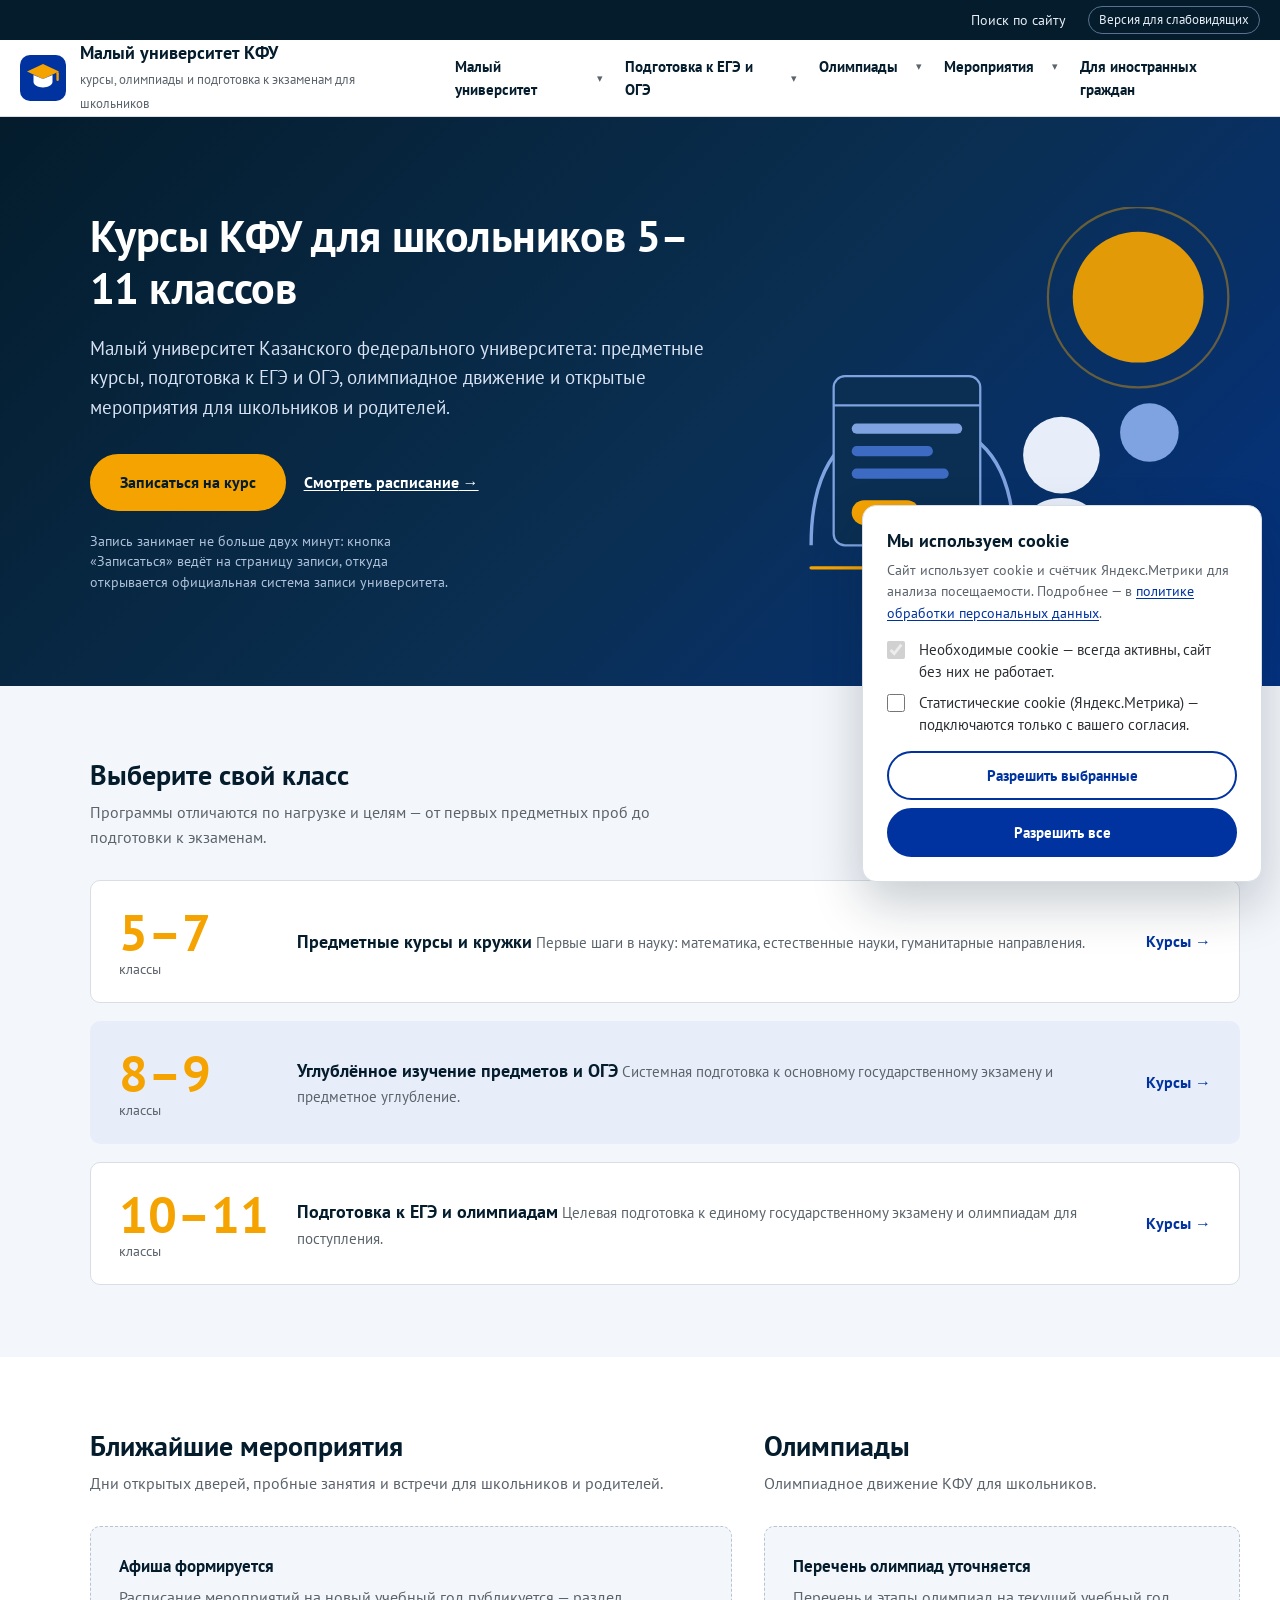
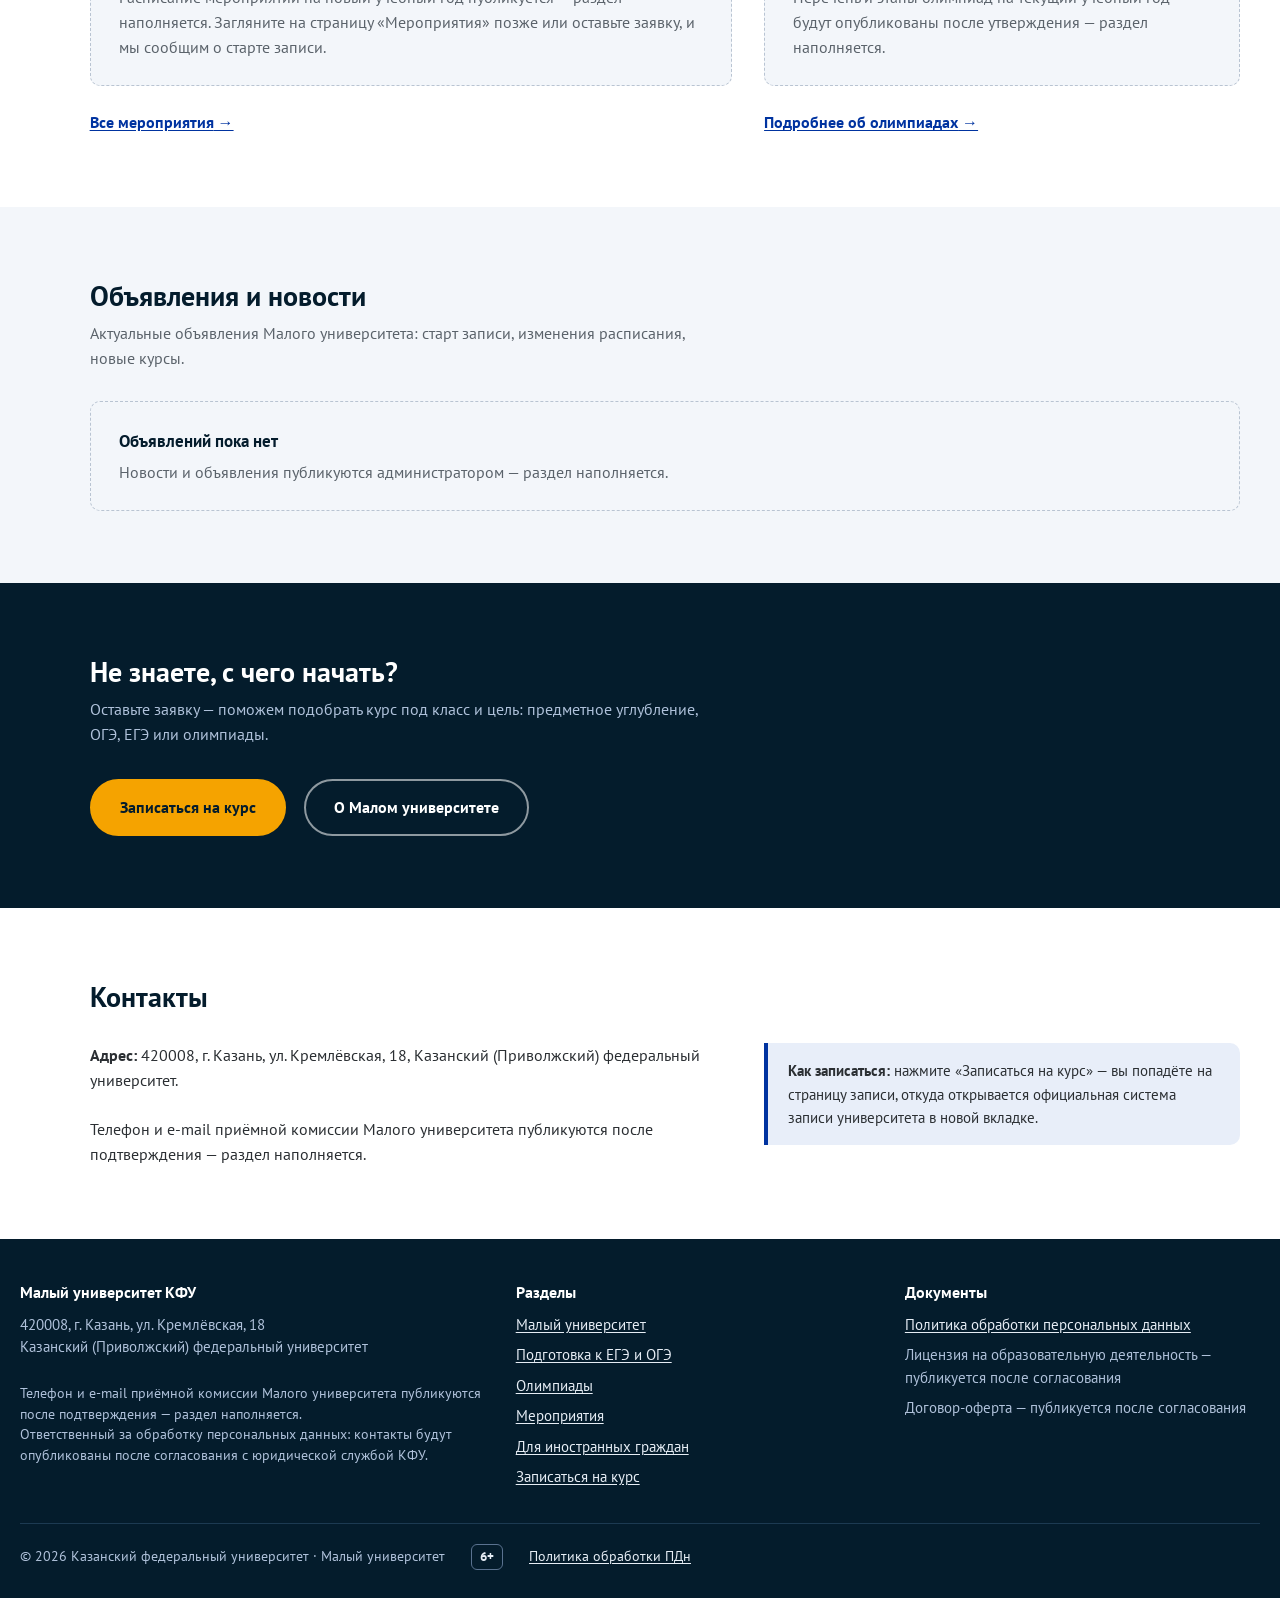
==== index.html @ 6ab5d0a6 "Add files via upload" ====
<!DOCTYPE html>
<html lang="ru">
<head>
<meta charset="UTF-8">
<meta name="viewport" content="width=device-width, initial-scale=1">
<title>Главная — Малый университет КФУ</title>
<meta name="description" content="Курсы КФУ для школьников 5–11 классов: подготовка к ЕГЭ и ОГЭ, олимпиады, мероприятия. Запись онлайн.">
<link rel="preconnect" href="https://fonts.googleapis.com">
<link rel="preconnect" href="https://fonts.gstatic.com" crossorigin>
<link href="https://fonts.googleapis.com/css2?family=PT+Sans:ital,wght@0,400;0,700;1,400&display=swap" rel="stylesheet">
<link rel="stylesheet" href="assets/css/style.css">
</head>
<body>
<a class="skip-link" href="#main">Перейти к содержанию</a>

<div class="topbar">
  <div class="container">
    <span data-topbar-links style="display:contents"></span>
    <span class="topbar__spacer"></span>
    <button class="search-open" type="button" aria-expanded="false" aria-controls="search-panel">Поиск по сайту</button>
    <button class="svi-toggle" type="button" aria-pressed="false">Версия для слабовидящих</button>
  </div>
</div>

<header class="site-header">
  <div class="container">
    <a class="brand" href="index.html">
      <svg class="brand__mark" width="46" height="46" viewBox="0 0 46 46" role="img" aria-label="Эмблема Малого университета КФУ"><rect width="46" height="46" rx="10" fill="#0033A0"/><path d="M7 16.5 23 9l16 7.5-16 7.5z" fill="#F5A300"/><path d="M13.5 20v6.8c0 3.2 4.3 5.7 9.5 5.7s9.5-2.5 9.5-5.7V20L23 24z" fill="#fff"/><rect x="36.4" y="17" width="2.4" height="9" rx="1.2" fill="#F5A300"/></svg>
      <span><span class="brand__name">Малый университет КФУ</span><br>
      <span class="brand__sub">курсы, олимпиады и подготовка к экзаменам для школьников</span></span>
    </a>
    <button class="burger" type="button" aria-expanded="false" aria-label="Открыть меню"><span class="burger__bars"></span>Меню</button>
    <nav class="main-nav" aria-label="Основная навигация"><ul><li class="nav-item"><div class="nav-item__row"><a href="universitet.html">Малый университет</a><button class="nav-item__caret" type="button" aria-expanded="false" aria-label="Подменю раздела «Малый университет»">&#9662;</button></div><ul class="nav-item__menu"><li><a href="kursy.html">Курсы для 5–11 классов</a></li><li><a href="universitet.html#documents">Нормативные документы</a></li><li><a href="universitet.html#contacts">Контакты</a></li></ul></li><li class="nav-item"><div class="nav-item__row"><a href="ege-oge.html">Подготовка к ЕГЭ и ОГЭ</a><button class="nav-item__caret" type="button" aria-expanded="false" aria-label="Подменю раздела «Подготовка к ЕГЭ и ОГЭ»">&#9662;</button></div><ul class="nav-item__menu"><li><a href="ege-oge.html#subjects">Предметы и форматы</a></li><li><a href="ege-oge.html#join">Как записаться</a></li></ul></li><li class="nav-item"><div class="nav-item__row"><a href="olimpiady.html">Олимпиады</a><button class="nav-item__caret" type="button" aria-expanded="false" aria-label="Подменю раздела «Олимпиады»">&#9662;</button></div><ul class="nav-item__menu"><li><a href="olimpiady.html#list">Перечень олимпиад</a></li><li><a href="olimpiady.html#stages">Этапы и сроки</a></li></ul></li><li class="nav-item"><div class="nav-item__row"><a href="meropriyatiya.html">Мероприятия</a><button class="nav-item__caret" type="button" aria-expanded="false" aria-label="Подменю раздела «Мероприятия»">&#9662;</button></div><ul class="nav-item__menu"><li><a href="meropriyatiya.html#afisha">Афиша событий</a></li></ul></li><li><a href="foreign.html">Для иностранных граждан</a></li></ul></nav>
  </div>
</header>

<div class="search-panel" id="search-panel">
  <div class="container container--offset">
    <form role="search" action="#" method="get">
      <input type="search" id="site-search-input" aria-label="Поиск по сайту" placeholder="Например: курсы для 10 класса" autocomplete="off">
      <button class="btn btn--blue btn--small" type="submit">Найти</button>
    </form>
    <div class="search-results" aria-live="polite"></div>
  </div>
</div>



<main id="main">

<section class="hero">
  <div class="container container--offset">
    <div>
      <h1>Курсы КФУ для школьников 5–11 классов</h1>
      <p class="hero__lead">Малый университет Казанского федерального университета: предметные курсы, подготовка к ЕГЭ и ОГЭ, олимпиадное движение и открытые мероприятия для школьников и родителей.</p>
      <div class="hero__actions">
        <a class="btn btn--amber" href="zapis.html">Записаться на курс</a>
        <a class="link-arrow" href="kursy.html" style="color:#fff">Смотреть расписание</a>
      </div>
      <p class="hero__note">Запись занимает не больше двух минут: кнопка «Записаться» ведёт на страницу записи, откуда открывается официальная система записи университета.</p>
    </div>
    <div class="hero__art"><svg viewBox="0 0 420 340" role="img" aria-label="Иллюстрация: школьники на занятии Малого университета"><circle cx="330" cy="80" r="58" fill="#F5A300" opacity="0.92"/><circle cx="330" cy="80" r="80" fill="none" stroke="#F5A300" stroke-width="2" opacity="0.4"/><path d="M40 300 Q40 190 130 190 T220 300" fill="none" stroke="#7FA3E0" stroke-width="3"/><rect x="60" y="150" width="130" height="150" rx="10" fill="#0A2F52" stroke="#7FA3E0" stroke-width="2"/><path d="M60 176h130" stroke="#7FA3E0" stroke-width="2"/><rect x="76" y="192" width="98" height="9" rx="4.5" fill="#7FA3E0"/><rect x="76" y="212" width="72" height="9" rx="4.5" fill="#3D6BC4"/><rect x="76" y="232" width="86" height="9" rx="4.5" fill="#3D6BC4"/><rect x="76" y="260" width="60" height="22" rx="11" fill="#F5A300"/><circle cx="262" cy="220" r="34" fill="#E8EEF9"/><path d="M222 300c0-26 18-42 40-42s40 16 40 42" fill="#E8EEF9"/><circle cx="340" cy="200" r="26" fill="#7FA3E0"/><path d="M310 300c0-20 13-32 30-32s30 12 30 32" fill="#7FA3E0"/><path d="M40 320h340" stroke="#F5A300" stroke-width="3" stroke-linecap="round"/></svg></div>
  </div>
</section>

<section class="section section--wash" aria-labelledby="ages-title">
  <div class="container container--offset">
    <div class="section__head">
      <h2 id="ages-title">Выберите свой класс</h2>
      <p>Программы отличаются по нагрузке и целям — от первых предметных проб до подготовки к экзаменам.</p>
    </div>
    <div class="age-list">
      <a class="age-band" href="kursy.html#age-5-7">
        <span class="age-band__num">5–7<small>классы</small></span>
        <span><span class="age-band__title">Предметные курсы и кружки</span>
        <span class="age-band__text">Первые шаги в науку: математика, естественные науки, гуманитарные направления.</span></span>
        <span class="age-band__go">Курсы →</span>
      </a>
      <a class="age-band" href="kursy.html#age-8-9">
        <span class="age-band__num">8–9<small>классы</small></span>
        <span><span class="age-band__title">Углублённое изучение предметов и ОГЭ</span>
        <span class="age-band__text">Системная подготовка к основному государственному экзамену и предметное углубление.</span></span>
        <span class="age-band__go">Курсы →</span>
      </a>
      <a class="age-band" href="kursy.html#age-10-11">
        <span class="age-band__num">10–11<small>классы</small></span>
        <span><span class="age-band__title">Подготовка к ЕГЭ и олимпиадам</span>
        <span class="age-band__text">Целевая подготовка к единому государственному экзамену и олимпиадам для поступления.</span></span>
        <span class="age-band__go">Курсы →</span>
      </a>
    </div>
  </div>
</section>

<section class="section" aria-labelledby="events-title">
  <div class="container container--offset two-col">
    <div>
      <div class="section__head">
        <h2 id="events-title">Ближайшие мероприятия</h2>
        <p>Дни открытых дверей, пробные занятия и встречи для школьников и родителей.</p>
      </div>
      <div data-events-preview><div class="placeholder">
        <strong>Афиша формируется</strong>
        Расписание мероприятий на новый учебный год публикуется — раздел наполняется. Загляните на страницу «Мероприятия» позже или оставьте заявку, и мы сообщим о старте записи.
      </div></div>
      <p class="mt-24"><a class="link-arrow" href="meropriyatiya.html">Все мероприятия</a></p>
    </div>
    <div>
      <div class="section__head">
        <h2>Олимпиады</h2>
        <p>Олимпиадное движение КФУ для школьников.</p>
      </div>
      <div data-olympiads-preview><div class="placeholder">
        <strong>Перечень олимпиад уточняется</strong>
        Перечень и этапы олимпиад на текущий учебный год будут опубликованы после утверждения — раздел наполняется.
      </div></div>
      <p class="mt-24"><a class="link-arrow" href="olimpiady.html">Подробнее об олимпиадах</a></p>
    </div>
  </div>
</section>


<section class="section section--wash" aria-labelledby="news-title">
  <div class="container container--offset">
    <div class="section__head">
      <h2 id="news-title">Объявления и новости</h2>
      <p>Актуальные объявления Малого университета: старт записи, изменения расписания, новые курсы.</p>
    </div>
    <div data-news-list>
      <div class="placeholder">
        <strong>Объявлений пока нет</strong>
        Новости и объявления публикуются администратором — раздел наполняется.
      </div>
    </div>
  </div>
</section>
<section class="section section--navy" aria-labelledby="cta-title">
  <div class="container container--offset">
    <div class="section__head">
      <h2 id="cta-title">Не знаете, с чего начать?</h2>
      <p>Оставьте заявку — поможем подобрать курс под класс и цель: предметное углубление, ОГЭ, ЕГЭ или олимпиады.</p>
    </div>
    <div class="hero__actions">
      <a class="btn btn--amber" href="zapis.html">Записаться на курс</a>
      <a class="btn btn--ghost-light" href="universitet.html">О Малом университете</a>
    </div>
  </div>
</section>

<section class="section" aria-labelledby="contacts-title">
  <div class="container container--offset">
    <div class="section__head">
      <h2 id="contacts-title">Контакты</h2>
    </div>
    <div class="two-col">
      <div>
        <p><strong>Адрес:</strong> 420008, г. Казань, ул. Кремлёвская, 18, Казанский (Приволжский) федеральный университет.</p>
        <p class="mt-24">Телефон и e-mail приёмной комиссии Малого университета публикуются после подтверждения — раздел наполняется.</p>
      </div>
      <div class="note">
        <strong>Как записаться:</strong> нажмите «Записаться на курс» — вы попадёте на страницу записи, откуда открывается официальная система записи университета в новой вкладке.
      </div>
    </div>
  </div>
</section>

</main>

<footer class="site-footer">
  <div class="container">
    <div class="footer-grid">
      <div>
        <h2>Малый университет КФУ</h2>
        <p>420008, г. Казань, ул. Кремлёвская, 18<br>Казанский (Приволжский) федеральный университет</p>
        <p class="mt-24" style="font-size:13.5px">Телефон и e-mail приёмной комиссии Малого университета публикуются после подтверждения — раздел наполняется.</p>
        <p style="font-size:13.5px">Ответственный за обработку персональных данных: контакты будут опубликованы после согласования с юридической службой КФУ.</p>
      </div>
      <div>
        <h3>Разделы</h3>
        <ul>
          <li><a href="universitet.html">Малый университет</a></li>
          <li><a href="ege-oge.html">Подготовка к ЕГЭ и ОГЭ</a></li>
          <li><a href="olimpiady.html">Олимпиады</a></li>
          <li><a href="meropriyatiya.html">Мероприятия</a></li>
          <li><a href="foreign.html">Для иностранных граждан</a></li>
          <li><a href="zapis.html">Записаться на курс</a></li>
        </ul>
      </div>
      <div>
        <h3>Документы</h3>
        <ul>
          <li><a href="politika.html">Политика обработки персональных данных</a></li>
          <li>Лицензия на образовательную деятельность — публикуется после согласования</li>
          <li>Договор-оферта — публикуется после согласования</li>
        </ul>
      </div>
    </div>
    <div class="footer-bottom">
      <span>© <span data-year>2026</span> Казанский федеральный университет · Малый университет</span>
      <span class="age-mark" title="Возрастная маркировка">6+</span>
      <a href="politika.html">Политика обработки ПДн</a>
    </div>
  </div>
</footer>

<div class="cookie" role="dialog" aria-labelledby="cookie-title">
  <h2 id="cookie-title">Мы используем cookie</h2>
  <p>Сайт использует cookie и счётчик Яндекс.Метрики для анализа посещаемости. Подробнее — в <a href="politika.html">политике обработки персональных данных</a>.</p>
  <label class="check"><input type="checkbox" checked disabled> <span>Необходимые cookie — всегда активны, сайт без них не работает.</span></label>
  <label class="check"><input type="checkbox" id="cookie-stats"> <span>Статистические cookie (Яндекс.Метрика) — подключаются только с вашего согласия.</span></label>
  <div class="cookie__actions">
    <button class="btn btn--outline" type="button" data-cookie-selected>Разрешить выбранные</button>
    <button class="btn btn--blue" type="button" data-cookie-all>Разрешить все</button>
  </div>
</div>

<div class="ext-dialog" role="dialog" aria-modal="true" aria-labelledby="ext-title">
  <div class="ext-dialog__backdrop"></div>
  <div class="ext-dialog__card">
    <h2 id="ext-title">Переход во внешнюю систему</h2>
    <p>Вы будете перенаправлены в систему записи КФУ: <span class="ext-dialog__url"></span>. Страница откроется в новой вкладке.</p>
    <div class="ext-dialog__actions">
      <button class="btn btn--amber" type="button" data-ext-go>Перейти к записи</button>
      <button class="btn btn--outline" type="button" data-ext-cancel>Остаться на сайте</button>
    </div>
  </div>
</div>

<script src="data/site-data.js"></script>
<script src="assets/js/main.js" defer></script>
</body>
</html>
---- assets/css/style.css ----
/* ============================================================
   Малый университет КФУ — дизайн-система
   Шрифт: PT Sans (кириллица). Основной синий: #0033A0 (PANTONE 2945)
   ============================================================ */

:root {
  --blue: #0033A0;          /* PANTONE 2945 — основной */
  --navy: #041C2C;          /* тёмно-синий: заголовки, плашки */
  --amber: #F5A300;         /* акценты и целевые действия */
  --amber-dark: #C47F00;    /* hover/focus для янтарного */
  --ink: #2B2F33;           /* основной текст */
  --muted: #5B636B;         /* вторичный текст */
  --line: #D9DEE4;          /* разделители */
  --paper: #FFFFFF;
  --wash: #F3F6FA;          /* светлая подложка */
  --wash-blue: #E8EEF9;     /* светло-синяя плашка */
  --radius: 10px;
  --font: "PT Sans", "Segoe UI", Arial, sans-serif;
}

* { box-sizing: border-box; margin: 0; padding: 0; }

html { scroll-behavior: smooth; }

body {
  font-family: var(--font);
  font-size: 16px;
  line-height: 1.55;
  color: var(--ink);
  background: var(--paper);
  -webkit-font-smoothing: antialiased;
}

img, svg { max-width: 100%; height: auto; }

a { color: var(--blue); text-decoration: underline; text-underline-offset: 2px; }
a:hover { color: var(--navy); }

h1, h2, h3, h4 { color: var(--navy); line-height: 1.2; font-weight: 700; }
h1 { font-size: clamp(1.9rem, 3.4vw, 2.9rem); letter-spacing: -0.01em; }
h2 { font-size: clamp(1.4rem, 2.2vw, 1.9rem); }
h3 { font-size: 1.2rem; }

p { max-width: 68ch; }

::selection { background: var(--amber); color: var(--navy); }

/* Фокус — доступность */
a:focus-visible, button:focus-visible, input:focus-visible,
select:focus-visible, textarea:focus-visible, summary:focus-visible {
  outline: 3px solid var(--amber);
  outline-offset: 2px;
  border-radius: 3px;
}

.skip-link {
  position: absolute; left: -9999px; top: 0;
  background: var(--navy); color: #fff; padding: 10px 16px; z-index: 200;
}
.skip-link:focus { left: 0; }

/* ---------- Контейнер с осмысленным левым полем ---------- */
.container {
  width: 100%;
  max-width: 1280px;
  margin-inline: auto;
  padding-inline: 20px;
}
@media (min-width: 900px) {
  /* левое поле ≈ 5 см: контент смещён вправо относительно края */
  .container--offset { padding-left: clamp(48px, 7vw, 190px); padding-right: 40px; }
}

/* ---------- Верхняя служебная панель ---------- */
.topbar {
  background: var(--navy);
  color: #C9D4E2;
  font-size: 13.5px;
}
.topbar .container { display: flex; align-items: center; gap: 20px; min-height: 40px; flex-wrap: wrap; }
.topbar a { color: #C9D4E2; text-decoration: none; }
.topbar a:hover { color: #fff; text-decoration: underline; }
.topbar__spacer { flex: 1; }
.topbar .svi-toggle {
  background: none; border: 1px solid #5A7290; color: #E6EDF5;
  font: inherit; font-size: 12.5px; padding: 3px 10px; border-radius: 999px; cursor: pointer;
}
.topbar .svi-toggle:hover, .topbar .svi-toggle[aria-pressed="true"] { background: #fff; color: var(--navy); border-color: #fff; }
.topbar .search-open {
  background: none; border: 0; color: #E6EDF5; font: inherit; cursor: pointer;
  display: inline-flex; align-items: center; gap: 6px; padding: 4px 2px;
}
.topbar .search-open:hover { color: #fff; text-decoration: underline; }

/* ---------- Шапка ---------- */
.site-header {
  background: var(--paper);
  border-bottom: 1px solid var(--line);
  position: sticky; top: 0; z-index: 90;
}
.site-header .container { display: flex; align-items: center; gap: 28px; min-height: 76px; }

.brand { display: flex; align-items: center; gap: 14px; text-decoration: none; }
.brand__mark { flex: 0 0 auto; }
.brand__name { color: var(--navy); font-weight: 700; font-size: 1.12rem; line-height: 1.15; }
.brand__sub { color: var(--muted); font-size: 12.5px; line-height: 1.2; }
@media (max-width: 560px) { .brand__sub { display: none; } }

/* Навигация */
.main-nav { margin-left: auto; }
.main-nav > ul { display: flex; list-style: none; gap: 4px; }
.main-nav a {
  display: block; padding: 12px 14px; color: var(--navy);
  text-decoration: none; font-weight: 700; font-size: 15px; border-radius: 6px;
}
.main-nav a:hover { background: var(--wash-blue); }
.main-nav a[aria-current="page"] { color: var(--blue); box-shadow: inset 0 -3px 0 var(--amber); border-radius: 0; }

.nav-item { position: relative; }
.nav-item__row { display: flex; align-items: center; }
.nav-item__caret {
  background: none; border: 0; cursor: pointer; padding: 8px 4px;
  color: var(--muted); font-size: 11px; line-height: 1;
}
.nav-item__menu {
  display: none; position: absolute; top: 100%; left: 0; min-width: 280px;
  background: var(--paper); border: 1px solid var(--line); border-radius: var(--radius);
  box-shadow: 0 14px 34px rgba(4, 28, 44, .14); list-style: none; padding: 8px; z-index: 95;
}
.nav-item:hover .nav-item__menu,
.nav-item:focus-within .nav-item__menu,
.nav-item--open .nav-item__menu { display: block; }
.nav-item__menu a { font-weight: 400; padding: 10px 12px; }

.burger {
  display: none; margin-left: auto; background: none; border: 1px solid var(--line);
  border-radius: 8px; padding: 10px 12px; font: inherit; font-weight: 700; color: var(--navy);
  cursor: pointer; align-items: center; gap: 8px;
}
.burger__bars, .burger__bars::before, .burger__bars::after {
  display: block; width: 18px; height: 2px; background: var(--navy); content: ""; position: relative;
}
.burger__bars::before { position: absolute; top: -6px; }
.burger__bars::after { position: absolute; top: 6px; }

@media (max-width: 900px) {
  .burger { display: inline-flex; }
  .main-nav { display: none; position: absolute; inset: 100% 0 auto 0; background: var(--paper);
    border-bottom: 1px solid var(--line); padding: 8px 20px 18px; margin: 0; }
  .main-nav--open { display: block; }
  .main-nav > ul { flex-direction: column; gap: 0; }
  .main-nav a { padding: 13px 6px; border-bottom: 1px solid var(--wash); }
  .nav-item__menu { position: static; box-shadow: none; border: 0; border-left: 3px solid var(--wash-blue); border-radius: 0; margin: 0 0 6px 10px; }
  .nav-item:hover .nav-item__menu { display: none; }
  .nav-item--open .nav-item__menu, .nav-item:focus-within .nav-item__menu { display: block; }
}

/* ---------- Хлебные крошки ---------- */
.breadcrumbs { font-size: 13.5px; color: var(--muted); padding: 16px 0 0; }
.breadcrumbs ol { list-style: none; display: flex; flex-wrap: wrap; gap: 6px; }
.breadcrumbs li::after { content: "→"; margin-left: 6px; color: #9AA5B1; }
.breadcrumbs li:last-child::after { content: ""; }
.breadcrumbs a { color: var(--muted); }
.breadcrumbs [aria-current] { color: var(--ink); }

/* ---------- Первый экран ---------- */
.hero { background: linear-gradient(135deg, var(--navy) 0%, #0A2F52 55%, var(--blue) 130%); color: #fff; overflow: hidden; }
.hero .container { display: grid; gap: 36px; padding-block: clamp(44px, 7vw, 92px); }
@media (min-width: 900px) { .hero .container { grid-template-columns: 1.15fr .85fr; align-items: center; } }
.hero h1 { color: #fff; }
.hero__lead { font-size: clamp(1.05rem, 1.5vw, 1.25rem); color: #D7E2F2; margin-top: 18px; }
.hero__actions { display: flex; flex-wrap: wrap; align-items: center; gap: 18px; margin-top: 32px; }
.hero__note { font-size: 13.5px; color: #AFC1DA; margin-top: 20px; max-width: 46ch; }
.hero__art { display: none; }
@media (min-width: 900px) { .hero__art { display: block; } }

/* Кнопки */
.btn {
  display: inline-flex; align-items: center; justify-content: center; gap: 8px;
  font: inherit; font-weight: 700; font-size: 1rem; text-decoration: none;
  border-radius: 999px; padding: 14px 28px; cursor: pointer; border: 2px solid transparent;
  transition: background .15s ease, color .15s ease, border-color .15s ease;
}
.btn--amber { background: var(--amber); color: var(--navy); border-color: var(--amber); }
.btn--amber:hover { background: var(--amber-dark); border-color: var(--amber-dark); color: #fff; }
.btn--ghost-light { background: transparent; color: #fff; border-color: rgba(255,255,255,.55); }
.btn--ghost-light:hover { border-color: #fff; color: #fff; background: rgba(255,255,255,.08); }
.btn--blue { background: var(--blue); color: #fff; border-color: var(--blue); }
.btn--blue:hover { background: var(--navy); border-color: var(--navy); color: #fff; }
.btn--outline { background: transparent; color: var(--blue); border-color: var(--blue); }
.btn--outline:hover { background: var(--wash-blue); }
.btn--small { padding: 9px 18px; font-size: 14.5px; }

.link-arrow { font-weight: 700; }
.link-arrow::after { content: " →"; }

/* ---------- Секции ---------- */
.section { padding-block: clamp(40px, 6vw, 72px); }
.section--wash { background: var(--wash); }
.section--navy { background: var(--navy); color: #E6EDF5; }
.section--navy h2, .section--navy h3 { color: #fff; }
.section__head { margin-bottom: 30px; }
.section__head p { color: var(--muted); margin-top: 8px; }
.section--navy .section__head p { color: #AFC1DA; }

/* Возрастные входы: не «стена карточек», а полосы с крупной цифрой */
.age-list { display: grid; gap: 18px; }
.age-band {
  display: grid; grid-template-columns: 1fr; gap: 10px 28px;
  background: var(--paper); border: 1px solid var(--line); border-radius: var(--radius);
  padding: 26px 28px; text-decoration: none; color: inherit;
  transition: border-color .15s ease, box-shadow .15s ease;
}
.age-band:hover { border-color: var(--blue); box-shadow: 0 10px 26px rgba(4,28,44,.08); }
@media (min-width: 760px) { .age-band { grid-template-columns: 150px 1fr auto; align-items: center; } }
.age-band:nth-child(even) { background: var(--wash-blue); border-color: transparent; }
.age-band__num { font-size: clamp(2.2rem, 4vw, 3.2rem); font-weight: 700; color: var(--amber); line-height: 1; }
.age-band__num small { display: block; font-size: 14px; color: var(--muted); font-weight: 400; margin-top: 4px; }
.age-band__title { font-size: 1.15rem; font-weight: 700; color: var(--navy); }
.age-band__text { color: var(--muted); font-size: 15px; margin-top: 6px; }
.age-band__go { color: var(--blue); font-weight: 700; white-space: nowrap; }

/* События */
.event-list { list-style: none; display: grid; gap: 0; border-top: 1px solid var(--line); }
.event-list li { display: grid; grid-template-columns: 1fr; gap: 4px 26px; padding: 20px 0; border-bottom: 1px solid var(--line); }
@media (min-width: 700px) { .event-list li { grid-template-columns: 110px 1fr auto; align-items: baseline; } }
.event-list time { font-weight: 700; color: var(--blue); font-size: 15px; }
.event-list .event-list__title { font-weight: 700; color: var(--navy); }
.event-list .event-list__meta { color: var(--muted); font-size: 14px; }

/* Плашка-заглушка «раздел наполняется» */
.placeholder {
  background: var(--wash); border: 1px dashed #B9C4D2; border-radius: var(--radius);
  padding: 26px 28px; color: var(--muted);
}
.placeholder strong { color: var(--navy); display: block; margin-bottom: 6px; font-size: 1.05rem; }

/* Инфо-полоса */
.note {
  background: var(--wash-blue); border-left: 4px solid var(--blue);
  border-radius: 0 var(--radius) var(--radius) 0; padding: 16px 20px; font-size: 15px;
}
.note--amber { background: #FDF3DE; border-left-color: var(--amber); }

/* ---------- Таблицы ---------- */
.table-wrap { overflow-x: auto; -webkit-overflow-scrolling: touch; border: 1px solid var(--line); border-radius: var(--radius); background: var(--paper); }
table.courses { width: 100%; min-width: 640px; border-collapse: collapse; font-size: 15px; }
.courses caption { text-align: left; padding: 14px 16px 0; color: var(--muted); font-size: 13.5px; }
.courses th, .courses td { padding: 13px 16px; text-align: left; border-bottom: 1px solid var(--line); vertical-align: top; }
.courses thead th { background: var(--navy); color: #fff; font-size: 13.5px; text-transform: uppercase; letter-spacing: .04em; }
.courses tbody tr:hover { background: var(--wash); }
.courses tbody tr:last-child td { border-bottom: 0; }
.courses .tbd { color: var(--muted); font-style: normal; }

/* ---------- Карточки направлений (асимметричная сетка) ---------- */
.dir-grid { display: grid; gap: 20px; }
@media (min-width: 760px) { .dir-grid { grid-template-columns: repeat(2, 1fr); } }
@media (min-width: 1080px) { .dir-grid { grid-template-columns: 1.2fr 1fr 1fr; } .dir-grid > :first-child { grid-row: span 2; } }
.dir-card {
  border: 1px solid var(--line); border-radius: var(--radius); padding: 26px 26px 24px;
  background: var(--paper); display: flex; flex-direction: column; gap: 10px;
}
.dir-card h3 a { color: var(--navy); text-decoration: none; }
.dir-card h3 a:hover { color: var(--blue); text-decoration: underline; }
.dir-card p { color: var(--muted); font-size: 15px; }
.dir-card .dir-card__foot { margin-top: auto; padding-top: 12px; border-top: 1px solid var(--wash); font-size: 14px; color: var(--muted); }
.dir-card--navy { background: var(--navy); border-color: var(--navy); }
.dir-card--navy h3 a { color: #fff; }
.dir-card--navy p, .dir-card--navy .dir-card__foot { color: #AFC1DA; }

/* Факты-полоса */
.facts { display: grid; gap: 26px; }
@media (min-width: 760px) { .facts { grid-template-columns: repeat(3, 1fr); } }
.facts .fact { border-top: 3px solid var(--amber); padding-top: 14px; }
.facts .fact b { display: block; font-size: clamp(1.8rem, 3vw, 2.5rem); color: #fff; line-height: 1.1; }
.facts .fact span { color: #AFC1DA; font-size: 15px; }

/* ---------- Формы ---------- */
.form { display: grid; gap: 20px; max-width: 560px; }
.form fieldset { border: 1px solid var(--line); border-radius: var(--radius); padding: 22px; display: grid; gap: 18px; }
.form legend { font-weight: 700; color: var(--navy); padding: 0 8px; }
.form .field { display: grid; gap: 6px; }
.form label { font-weight: 700; font-size: 14.5px; color: var(--navy); }
.form .hint { font-size: 12.5px; color: var(--muted); }
.form input[type="text"], .form input[type="tel"], .form input[type="email"],
.form input[type="password"], .form select, .form textarea {
  font: inherit; font-size: 15px; padding: 11px 14px; border: 1px solid #B9C4D2;
  border-radius: 8px; width: 100%; background: #fff; color: var(--ink);
}
.form input:focus, .form select:focus, .form textarea:focus { border-color: var(--blue); outline: 3px solid rgba(0,51,160,.18); }
.check { display: grid; grid-template-columns: 22px 1fr; gap: 10px; align-items: start; font-size: 14.5px; }
.check input { width: 18px; height: 18px; margin-top: 2px; accent-color: var(--blue); }
.check .hint { grid-column: 2; }
.form__status { font-weight: 700; }
.form__status[hidden] { display: none; }

/* ---------- Поиск ---------- */
.search-panel { display: none; border-bottom: 1px solid var(--line); background: var(--wash); padding: 22px 0; }
.search-panel--open { display: block; }
.search-panel form { display: flex; gap: 10px; max-width: 640px; }
.search-panel input { flex: 1; font: inherit; font-size: 16px; padding: 12px 16px; border: 1px solid #B9C4D2; border-radius: 8px; }
.search-results { margin-top: 18px; display: grid; gap: 18px; }
.search-results h3 { font-size: 13px; text-transform: uppercase; letter-spacing: .06em; color: var(--muted); margin-bottom: 6px; }
.search-results ul { list-style: none; }
.search-results li { padding: 6px 0; }
.search-results .none { color: var(--muted); }

/* ---------- Cookie-баннер ---------- */
.cookie {
  position: fixed; right: 18px; bottom: 18px; z-index: 300; width: min(400px, calc(100vw - 36px));
  background: #fff; border: 1px solid var(--line); border-radius: 14px;
  box-shadow: 0 22px 50px rgba(4,28,44,.22); padding: 24px;
  transform: translateY(14px); opacity: 0; pointer-events: none;
  transition: transform .3s ease, opacity .3s ease;
}
.cookie--visible { transform: none; opacity: 1; pointer-events: auto; }
.cookie h2 { font-size: 1.1rem; margin-bottom: 8px; }
.cookie p { font-size: 14px; color: var(--muted); margin-bottom: 14px; }
.cookie .check { margin-bottom: 8px; }
.cookie__actions { display: grid; gap: 8px; margin-top: 14px; }
.cookie__actions .btn { width: 100%; padding: 11px 18px; font-size: 15px; }

/* ---------- Модальный диалог внешнего перехода ---------- */
.ext-dialog { position: fixed; inset: 0; z-index: 320; display: none; align-items: center; justify-content: center; padding: 20px; }
.ext-dialog--open { display: flex; }
.ext-dialog__backdrop { position: absolute; inset: 0; background: rgba(4,28,44,.55); }
.ext-dialog__card { position: relative; background: #fff; border-radius: 14px; max-width: 460px; padding: 28px; box-shadow: 0 22px 50px rgba(4,28,44,.3); }
.ext-dialog__card h2 { font-size: 1.2rem; margin-bottom: 10px; }
.ext-dialog__card p { color: var(--muted); font-size: 15px; margin-bottom: 20px; }
.ext-dialog__card .ext-dialog__url { font-weight: 700; color: var(--navy); }
.ext-dialog__actions { display: flex; flex-wrap: wrap; gap: 10px; }

/* ---------- Футер ---------- */
.site-footer { background: var(--navy); color: #AFC1DA; font-size: 14.5px; }
.site-footer a { color: #E6EDF5; }
.site-footer .container { padding-block: 44px 28px; }
.footer-grid { display: grid; gap: 34px; }
@media (min-width: 760px) { .footer-grid { grid-template-columns: 1.3fr 1fr 1fr; } }
.footer-grid h2, .footer-grid h3 { color: #fff; font-size: 1rem; margin-bottom: 12px; }
.footer-grid ul { list-style: none; display: grid; gap: 8px; }
.footer-bottom {
  border-top: 1px solid #1C3A52; margin-top: 34px; padding-top: 20px;
  display: flex; flex-wrap: wrap; gap: 10px 26px; align-items: center; font-size: 13.5px;
}
.age-mark {
  display: inline-flex; align-items: center; justify-content: center;
  border: 1.5px solid #5A7290; color: #E6EDF5; border-radius: 6px;
  font-weight: 700; padding: 2px 8px; font-size: 13px;
}

/* ---------- Версия для слабовидящих ---------- */
body.svi { font-size: 20px; background: #fff; color: #000; }
body.svi h1, body.svi h2, body.svi h3, body.svi .brand__name { color: #000; }
body.svi .hero, body.svi .section--navy, body.svi .site-footer, body.svi .topbar { background: #000; color: #fff; }
body.svi .hero__lead, body.svi .section--navy .section__head p { color: #fff; }
body.svi a { color: #0000C8; }
body.svi .hero a, body.svi .site-footer a, body.svi .topbar a { color: #FFD24D; }
body.svi .btn--amber { background: #FFD24D; border-color: #000; color: #000; }
body.svi .age-band, body.svi .dir-card, body.svi .table-wrap { border: 2px solid #000; background: #fff; }
body.svi .age-band__num, body.svi .event-list time { color: #000; }
body.svi .courses thead th { background: #000; }
body.svi .hero__art { display: none !important; }
body.svi img { filter: grayscale(1) contrast(1.1); }

/* ---------- Вспомогательное ---------- */
.mt-24 { margin-top: 24px; } .mt-32 { margin-top: 32px; } .mt-40 { margin-top: 40px; }
.two-col { display: grid; gap: 32px; }
@media (min-width: 900px) { .two-col { grid-template-columns: 1.35fr 1fr; align-items: start; } }
ul.ticks { list-style: none; display: grid; gap: 10px; }
ul.ticks li { padding-left: 26px; position: relative; }
ul.ticks li::before { content: ""; position: absolute; left: 0; top: 8px; width: 12px; height: 6px;
  border-left: 2.5px solid var(--amber); border-bottom: 2.5px solid var(--amber); transform: rotate(-45deg); }
.doc-list { list-style: none; display: grid; gap: 10px; }
.doc-list a { font-weight: 700; }
.doc-list .doc-list__meta { color: var(--muted); font-size: 13.5px; display: block; }
.page-head { padding: 26px 0 6px; }
.page-head p { color: var(--muted); margin-top: 10px; font-size: 1.05rem; }
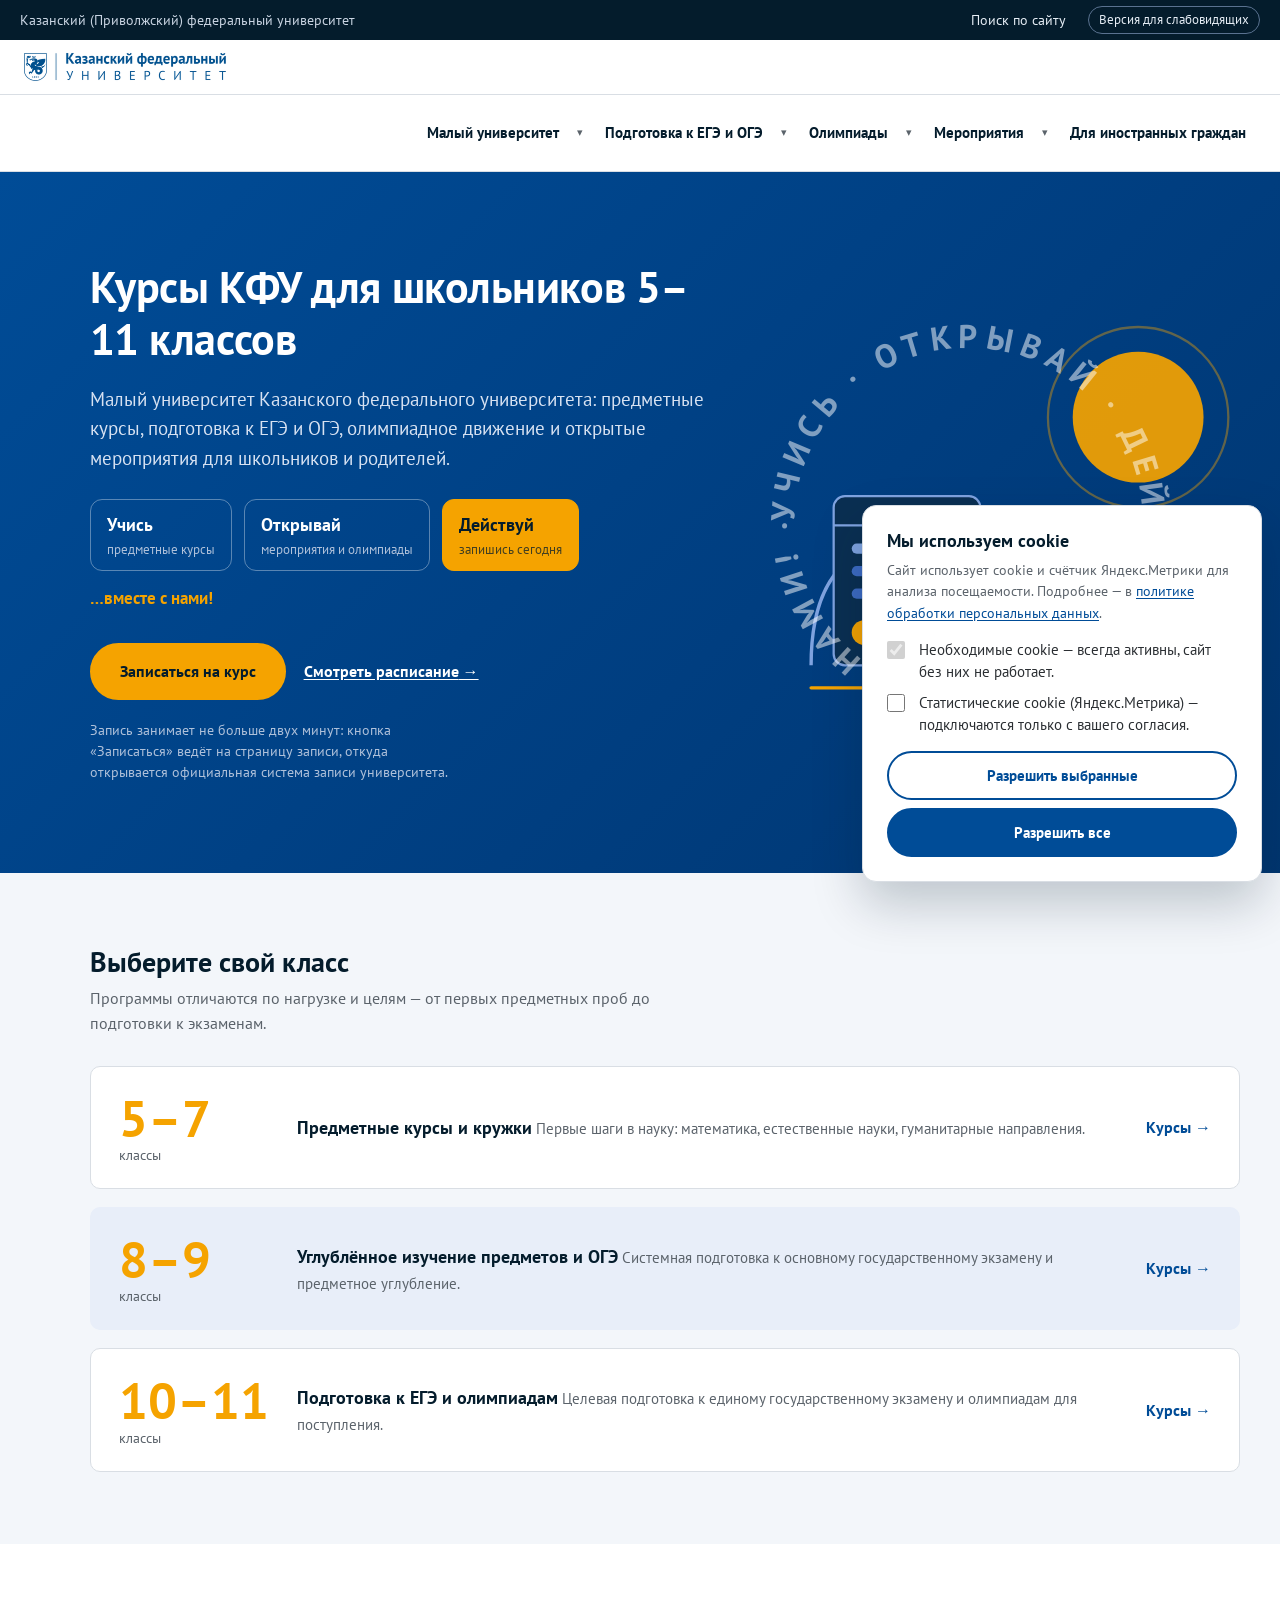
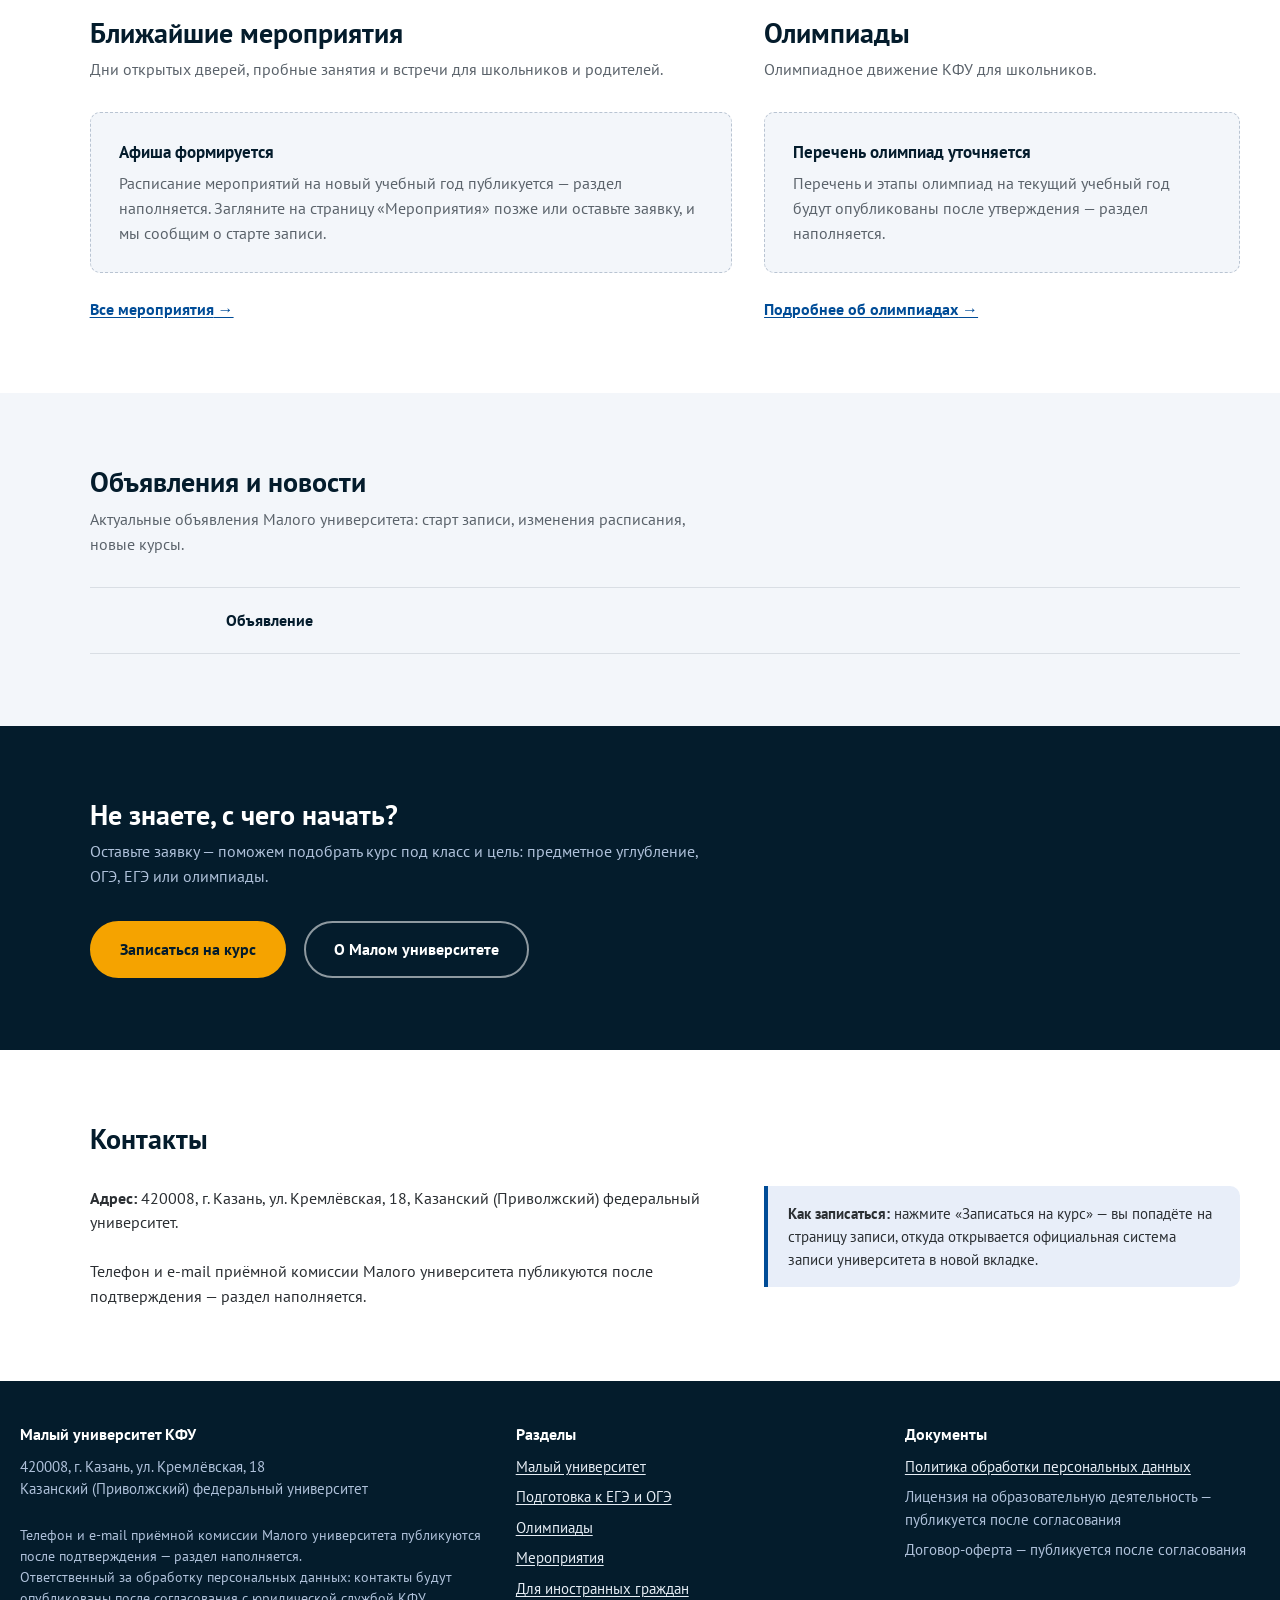
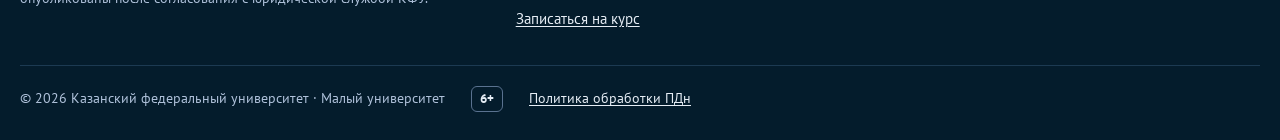
==== commit 6eb6c84d: "Add files via upload" ====
--- a/index.html
+++ b/index.html
@@ -22,13 +22,14 @@
   </div>
 </div>
 
+<div class="brand-row">
+  <div class="container">
+    <img class="brand-row__mark" src="assets/img/logo-kfu.png" alt="Казанский федеральный университет">
+  </div>
+</div>
+
 <header class="site-header">
   <div class="container">
-    <a class="brand" href="index.html">
-      <svg class="brand__mark" width="46" height="46" viewBox="0 0 46 46" role="img" aria-label="Эмблема Малого университета КФУ"><rect width="46" height="46" rx="10" fill="#0033A0"/><path d="M7 16.5 23 9l16 7.5-16 7.5z" fill="#F5A300"/><path d="M13.5 20v6.8c0 3.2 4.3 5.7 9.5 5.7s9.5-2.5 9.5-5.7V20L23 24z" fill="#fff"/><rect x="36.4" y="17" width="2.4" height="9" rx="1.2" fill="#F5A300"/></svg>
-      <span><span class="brand__name">Малый университет КФУ</span><br>
-      <span class="brand__sub">курсы, олимпиады и подготовка к экзаменам для школьников</span></span>
-    </a>
     <button class="burger" type="button" aria-expanded="false" aria-label="Открыть меню"><span class="burger__bars"></span>Меню</button>
     <nav class="main-nav" aria-label="Основная навигация"><ul><li class="nav-item"><div class="nav-item__row"><a href="universitet.html">Малый университет</a><button class="nav-item__caret" type="button" aria-expanded="false" aria-label="Подменю раздела «Малый университет»">&#9662;</button></div><ul class="nav-item__menu"><li><a href="kursy.html">Курсы для 5–11 классов</a></li><li><a href="universitet.html#documents">Нормативные документы</a></li><li><a href="universitet.html#contacts">Контакты</a></li></ul></li><li class="nav-item"><div class="nav-item__row"><a href="ege-oge.html">Подготовка к ЕГЭ и ОГЭ</a><button class="nav-item__caret" type="button" aria-expanded="false" aria-label="Подменю раздела «Подготовка к ЕГЭ и ОГЭ»">&#9662;</button></div><ul class="nav-item__menu"><li><a href="ege-oge.html#subjects">Предметы и форматы</a></li><li><a href="ege-oge.html#join">Как записаться</a></li></ul></li><li class="nav-item"><div class="nav-item__row"><a href="olimpiady.html">Олимпиады</a><button class="nav-item__caret" type="button" aria-expanded="false" aria-label="Подменю раздела «Олимпиады»">&#9662;</button></div><ul class="nav-item__menu"><li><a href="olimpiady.html#list">Перечень олимпиад</a></li><li><a href="olimpiady.html#stages">Этапы и сроки</a></li></ul></li><li class="nav-item"><div class="nav-item__row"><a href="meropriyatiya.html">Мероприятия</a><button class="nav-item__caret" type="button" aria-expanded="false" aria-label="Подменю раздела «Мероприятия»">&#9662;</button></div><ul class="nav-item__menu"><li><a href="meropriyatiya.html#afisha">Афиша событий</a></li></ul></li><li><a href="foreign.html">Для иностранных граждан</a></li></ul></nav>
   </div>
@@ -53,13 +54,23 @@
     <div>
       <h1>Курсы КФУ для школьников 5–11 классов</h1>
       <p class="hero__lead">Малый университет Казанского федерального университета: предметные курсы, подготовка к ЕГЭ и ОГЭ, олимпиадное движение и открытые мероприятия для школьников и родителей.</p>
+      <div class="hero__words">
+        <a class="hero__word" href="kursy.html"><b>Учись</b><span>предметные курсы</span></a>
+        <a class="hero__word" href="meropriyatiya.html"><b>Открывай</b><span>мероприятия и олимпиады</span></a>
+        <a class="hero__word hero__word--amber" href="zapis.html"><b>Действуй</b><span>запишись сегодня</span></a>
+      </div>
+      <p class="hero__slogan">…вместе с нами!</p>
       <div class="hero__actions">
         <a class="btn btn--amber" href="zapis.html">Записаться на курс</a>
         <a class="link-arrow" href="kursy.html" style="color:#fff">Смотреть расписание</a>
       </div>
       <p class="hero__note">Запись занимает не больше двух минут: кнопка «Записаться» ведёт на страницу записи, откуда открывается официальная система записи университета.</p>
     </div>
-    <div class="hero__art"><svg viewBox="0 0 420 340" role="img" aria-label="Иллюстрация: школьники на занятии Малого университета"><circle cx="330" cy="80" r="58" fill="#F5A300" opacity="0.92"/><circle cx="330" cy="80" r="80" fill="none" stroke="#F5A300" stroke-width="2" opacity="0.4"/><path d="M40 300 Q40 190 130 190 T220 300" fill="none" stroke="#7FA3E0" stroke-width="3"/><rect x="60" y="150" width="130" height="150" rx="10" fill="#0A2F52" stroke="#7FA3E0" stroke-width="2"/><path d="M60 176h130" stroke="#7FA3E0" stroke-width="2"/><rect x="76" y="192" width="98" height="9" rx="4.5" fill="#7FA3E0"/><rect x="76" y="212" width="72" height="9" rx="4.5" fill="#3D6BC4"/><rect x="76" y="232" width="86" height="9" rx="4.5" fill="#3D6BC4"/><rect x="76" y="260" width="60" height="22" rx="11" fill="#F5A300"/><circle cx="262" cy="220" r="34" fill="#E8EEF9"/><path d="M222 300c0-26 18-42 40-42s40 16 40 42" fill="#E8EEF9"/><circle cx="340" cy="200" r="26" fill="#7FA3E0"/><path d="M310 300c0-20 13-32 30-32s30 12 30 32" fill="#7FA3E0"/><path d="M40 320h340" stroke="#F5A300" stroke-width="3" stroke-linecap="round"/></svg></div>
+    <div class="hero__art">
+      <svg class="hero__orbit" viewBox="0 0 100 100" aria-hidden="true">
+        <defs><path id="orbit-path" d="M50,50 m-38,0 a38,38 0 1,1 76,0 a38,38 0 1,1 -76,0"/></defs>
+        <text><textPath href="#orbit-path">Учись · Открывай · Действуй · вместе с нами! · </textPath></text>
+      </svg><svg viewBox="0 0 420 340" role="img" aria-label="Иллюстрация: школьники на занятии Малого университета"><circle class="pulse" cx="330" cy="80" r="58" fill="#F5A300" opacity="0.92"/><circle cx="330" cy="80" r="80" fill="none" stroke="#F5A300" stroke-width="2" opacity="0.4"/><path d="M40 300 Q40 190 130 190 T220 300" fill="none" stroke="#7FA3E0" stroke-width="3"/><g class="float-a"><rect x="60" y="150" width="130" height="150" rx="10" fill="#0A2F52" stroke="#7FA3E0" stroke-width="2"/><path d="M60 176h130" stroke="#7FA3E0" stroke-width="2"/><rect x="76" y="192" width="98" height="9" rx="4.5" fill="#7FA3E0"/><rect x="76" y="212" width="72" height="9" rx="4.5" fill="#3D6BC4"/><rect x="76" y="232" width="86" height="9" rx="4.5" fill="#3D6BC4"/><rect x="76" y="260" width="60" height="22" rx="11" fill="#F5A300"/></g><g class="float-b"><circle cx="262" cy="220" r="34" fill="#E8EEF9"/><path d="M222 300c0-26 18-42 40-42s40 16 40 42" fill="#E8EEF9"/><circle cx="340" cy="200" r="26" fill="#7FA3E0"/><path d="M310 300c0-20 13-32 30-32s30 12 30 32" fill="#7FA3E0"/></g><path d="M40 320h340" stroke="#F5A300" stroke-width="3" stroke-linecap="round"/></svg></div>
   </div>
 </section>
 
--- a/assets/css/style.css
+++ b/assets/css/style.css
@@ -4,7 +4,7 @@
    ============================================================ */
 
 :root {
-  --blue: #0033A0;          /* PANTONE 2945 — основной */
+  --blue: #004C97;          /* PANTONE 2945 — основной */
   --navy: #041C2C;          /* тёмно-синий: заголовки, плашки */
   --amber: #F5A300;         /* акценты и целевые действия */
   --amber-dark: #C47F00;    /* hover/focus для янтарного */
@@ -92,6 +92,20 @@
 }
 .topbar .search-open:hover { color: #fff; text-decoration: underline; }
 
+.brand-row {
+  background: var(--paper);
+  border-bottom: 1px solid var(--line);
+  padding: 10px 0;
+}
+.brand-row .container { display: flex; align-items: center; gap: 18px; }
+.brand-row__mark { width: 170px; height: auto; display: block; flex: 0 0 auto; }
+@media (min-width: 900px) { .brand-row__mark { width: 210px; } }
+.brand-row__name { font-weight: 700; color: var(--navy); font-size: 1.05rem; line-height: 1.2; text-decoration: none; }
+.brand-row__sub { color: var(--muted); font-size: 12.5px; display: block; }
+@media (max-width: 560px) { .brand-row__sub { display: none; } }
+body.svi .brand-row { border-bottom: 2px solid #000; }
+body.svi .brand-row__mark { filter: none; }
+
 /* ---------- Шапка ---------- */
 .site-header {
   background: var(--paper);
@@ -101,7 +115,8 @@
 .site-header .container { display: flex; align-items: center; gap: 28px; min-height: 76px; }
 
 .brand { display: flex; align-items: center; gap: 14px; text-decoration: none; }
-.brand__mark { flex: 0 0 auto; }
+.brand__mark { flex: 0 0 auto; width: 64px; height: auto; display: block; }
+@media (min-width: 900px) { .brand__mark { width: 76px; } }
 .brand__name { color: var(--navy); font-weight: 700; font-size: 1.12rem; line-height: 1.15; }
 .brand__sub { color: var(--muted); font-size: 12.5px; line-height: 1.2; }
 @media (max-width: 560px) { .brand__sub { display: none; } }
@@ -164,7 +179,7 @@
 .breadcrumbs [aria-current] { color: var(--ink); }
 
 /* ---------- Первый экран ---------- */
-.hero { background: linear-gradient(135deg, var(--navy) 0%, #0A2F52 55%, var(--blue) 130%); color: #fff; overflow: hidden; }
+.hero { background: linear-gradient(135deg, var(--blue) 0%, #003E80 60%, #002F63 130%); color: #fff; overflow: hidden; }
 .hero .container { display: grid; gap: 36px; padding-block: clamp(44px, 7vw, 92px); }
 @media (min-width: 900px) { .hero .container { grid-template-columns: 1.15fr .85fr; align-items: center; } }
 .hero h1 { color: #fff; }
@@ -173,6 +188,42 @@
 .hero__note { font-size: 13.5px; color: #AFC1DA; margin-top: 20px; max-width: 46ch; }
 .hero__art { display: none; }
 @media (min-width: 900px) { .hero__art { display: block; } }
+/* Интерактивная иллюстрация: дыхание и параллакс за курсором */
+.hero__art svg { overflow: visible; }
+.hero__art .float-a { animation: heroFloat 6s ease-in-out infinite; }
+.hero__art .float-b { animation: heroFloat 7.5s ease-in-out 1s infinite reverse; }
+.hero__art .pulse { animation: heroPulse 4s ease-in-out infinite; transform-origin: 330px 80px; }
+@keyframes heroFloat { 0%,100% { transform: translateY(0); } 50% { transform: translateY(-12px); } }
+@keyframes heroPulse { 0%,100% { transform: scale(1); } 50% { transform: scale(1.08); } }
+.hero__art { transition: transform .25s ease-out; will-change: transform; }
+/* Слоган: плашки-слова */
+.hero__words { display: flex; flex-wrap: wrap; gap: 12px; margin-top: 26px; }
+.hero__word {
+  display: inline-flex; flex-direction: column; gap: 2px; text-decoration: none;
+  border: 1.5px solid rgba(255,255,255,.35); border-radius: 12px; padding: 10px 16px;
+  color: #fff; transition: background .18s ease, transform .18s ease, border-color .18s ease;
+}
+.hero__word b { font-size: 1.15rem; }
+.hero__word span { font-size: 13px; color: #AFC1DA; }
+.hero__word:hover { background: rgba(255,255,255,.1); border-color: #fff; transform: translateY(-3px); }
+.hero__word--amber { background: var(--amber); border-color: var(--amber); color: var(--navy); }
+.hero__word--amber span { color: rgba(4,28,44,.75); }
+.hero__word--amber:hover { background: var(--amber-dark); border-color: var(--amber-dark); color: #fff; }
+.hero__word--amber:hover span { color: #fff; }
+.hero__slogan { margin-top: 14px; font-weight: 700; color: var(--amber); font-size: 1.05rem; }
+/* Вращающийся текст слогана вокруг иллюстрации */
+.hero__art { position: relative; }
+.hero__orbit {
+  position: absolute; inset: -34px; width: calc(100% + 68px); height: calc(100% + 68px);
+  overflow: visible; pointer-events: none;
+  animation: heroSpin 36s linear infinite;
+}
+.hero__orbit text { fill: rgba(255,255,255,.5); font-size: 7.2px; letter-spacing: 1.6px; font-weight: 700; text-transform: uppercase; }
+@keyframes heroSpin { to { transform: rotate(360deg); } }
+@media (prefers-reduced-motion: reduce) {
+  .hero__art .float-a, .hero__art .float-b, .hero__art .pulse, .hero__orbit { animation: none; }
+  .hero__art { transition: none; }
+}
 
 /* Кнопки */
 .btn {
@@ -351,6 +402,8 @@
 /* ---------- Версия для слабовидящих ---------- */
 body.svi { font-size: 20px; background: #fff; color: #000; }
 body.svi h1, body.svi h2, body.svi h3, body.svi .brand__name { color: #000; }
+body.svi .brand__mark { filter: none; }
+body.svi .site-header { border-bottom: 2px solid #000; }
 body.svi .hero, body.svi .section--navy, body.svi .site-footer, body.svi .topbar { background: #000; color: #fff; }
 body.svi .hero__lead, body.svi .section--navy .section__head p { color: #fff; }
 body.svi a { color: #0000C8; }
@@ -360,6 +413,10 @@
 body.svi .age-band__num, body.svi .event-list time { color: #000; }
 body.svi .courses thead th { background: #000; }
 body.svi .hero__art { display: none !important; }
+body.svi .hero__word { border: 2px solid #fff; color: #fff; }
+body.svi .hero__word span { color: #fff; }
+body.svi .hero__word--amber { background: #FFD24D; color: #000; }
+body.svi .hero__slogan { color: #FFD24D; }
 body.svi img { filter: grayscale(1) contrast(1.1); }
 
 /* ---------- Вспомогательное ---------- */
@@ -375,3 +432,4 @@
 .doc-list .doc-list__meta { color: var(--muted); font-size: 13.5px; display: block; }
 .page-head { padding: 26px 0 6px; }
 .page-head p { color: var(--muted); margin-top: 10px; font-size: 1.05rem; }
+); margin-top: 10px; font-size: 1.05rem; }
